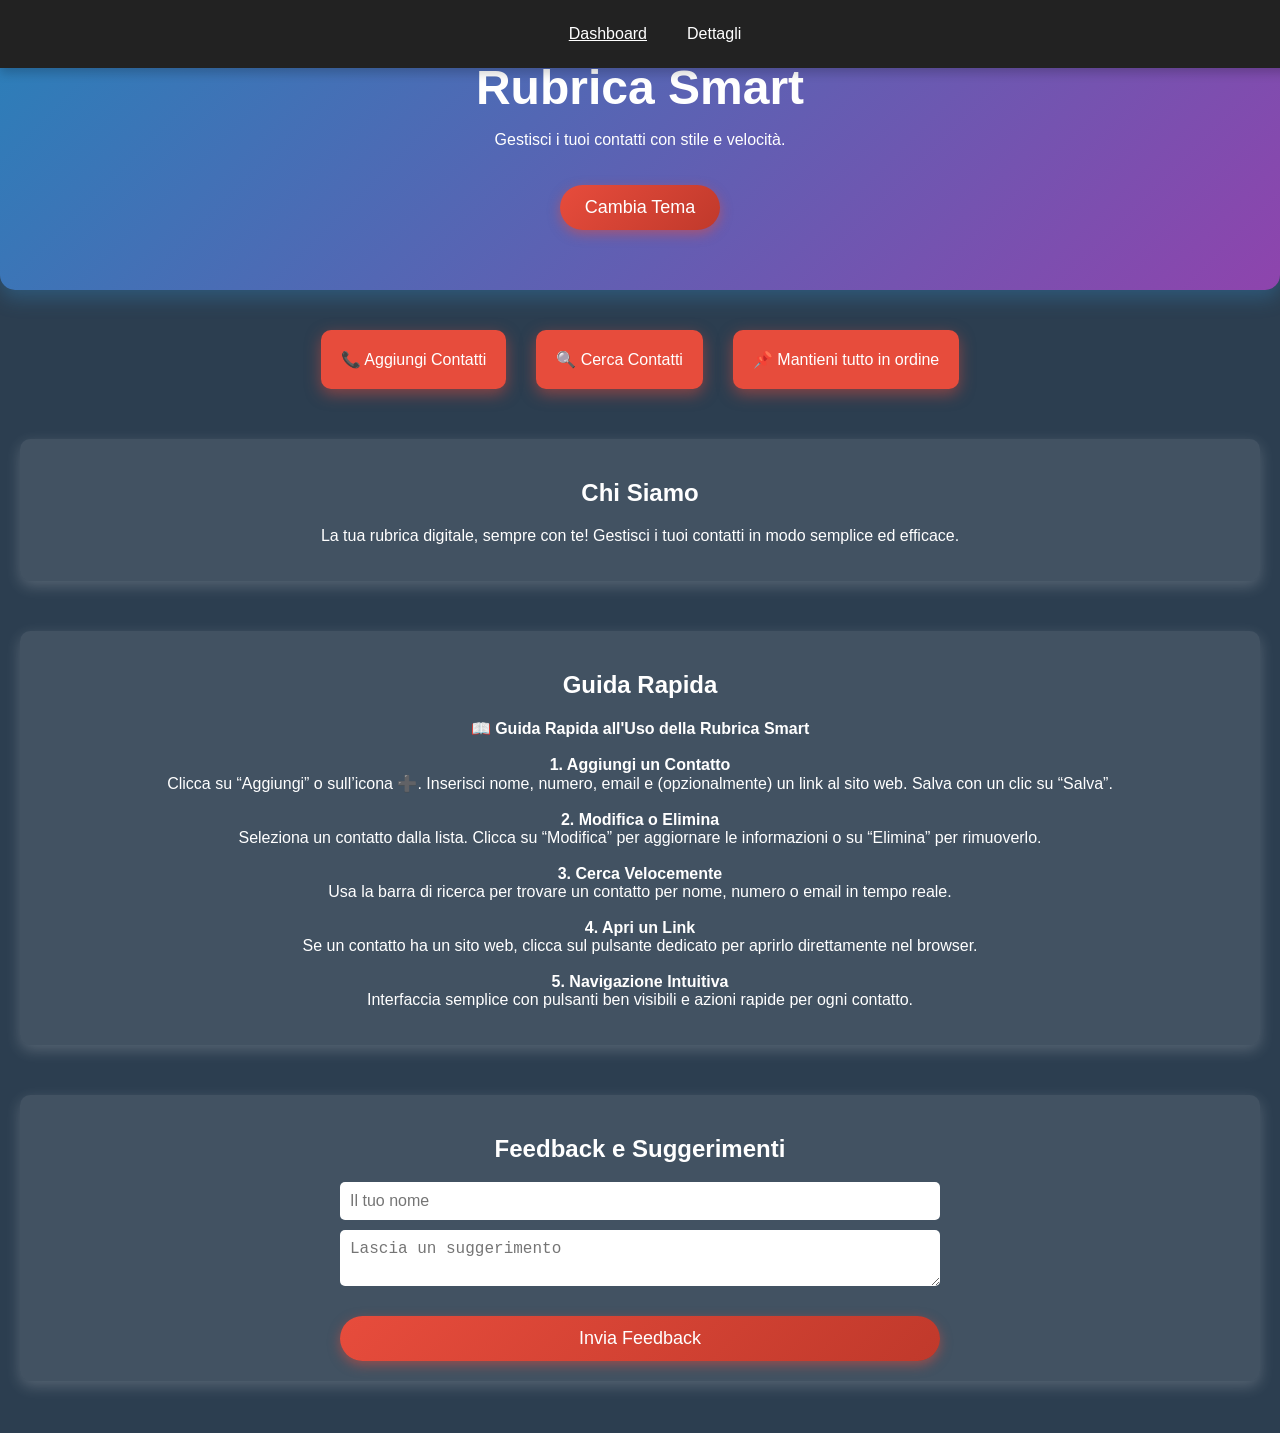
==== SitoRubrica/index.html @ f177df5d "Add files via upload" ====
<!DOCTYPE html>
<html lang="it">
<head>
    <meta charset="UTF-8">
    <meta name="viewport" content="width=device-width, initial-scale=1.0">
    <title>Rubrica Smart</title>
    <style>
        body {
            font-family: 'Poppins', sans-serif;
            background-color: #2c3e50;
            color: #fff;
            margin: 0;
            padding: 0;
            text-align: center;
            transition: background 0.5s ease-in-out, color 0.5s ease-in-out;
        }
        .hero {
            background: linear-gradient(135deg, #2980b9, #8e44ad);
            padding: 60px 20px;
            border-radius: 15px;
            box-shadow: 0px 8px 20px rgba(52, 152, 219, 0.3);
            transition: all 0.3s ease-in-out;
        }
        h1 {
            font-size: 3em;
            font-weight: bold;
            margin: 0;
        }
        .btn {
            background: linear-gradient(135deg, #e74c3c, #c0392b);
            color: white;
            padding: 12px 25px;
            font-size: 18px;
            text-decoration: none;
            border-radius: 25px;
            margin-top: 20px;
            transition: transform 0.2s ease-in-out, box-shadow 0.2s;
            border: none;
            cursor: pointer;
            box-shadow: 0 4px 12px rgba(231, 76, 60, 0.5);
        }
        .btn:hover {
            transform: translateY(-3px);
            box-shadow: 0 6px 20px rgba(231, 76, 60, 0.7);
        }
        .dark-mode {
            background: #1a1a1a;
            color: #ffffff;
        }
        .dark-mode .hero {
            background: linear-gradient(135deg, #444, #00adb5);
            box-shadow: 0px 6px 15px rgba(0, 173, 181, 0.3);
        }
        nav {
            background: #222;
            padding: 15px;
            position: fixed;
            width: 100%;
            top: 0;
            left: 0;
            display: flex;
            justify-content: center;
            gap: 20px;
            box-shadow: 0px 5px 10px rgba(0, 0, 0, 0.2);
            transition: background 0.5s ease-in-out, color 0.5s ease-in-out;
            z-index: 1000;
        }
        nav .nav-link {
            color: white;
            font-size: 16px;
            padding: 10px;
            cursor: pointer;
            transition: color 0.3s;
        }
        nav .nav-link:hover {
            color: #e74c3c; /* Orange color on hover */
        }
        .features {
            margin-top: 40px;
            display: flex;
            justify-content: center;
            gap: 30px;
        }
        .feature-box {
            background: #e74c3c;
            padding: 20px;
            border-radius: 10px;
            color: white;
            box-shadow: 0px 5px 15px rgba(231, 76, 60, 0.5);
            transition: transform 0.3s;
        }
        .feature-box:hover {
            transform: scale(1.1);
        }
        .section {
            margin: 50px 20px;
            padding: 20px;
            background: rgba(255, 255, 255, 0.1);
            border-radius: 10px;
            box-shadow: 0px 5px 15px rgba(255, 255, 255, 0.2);
        }
        .feedback-form {
            display: flex;
            flex-direction: column;
            gap: 10px;
            width: 50%;
            margin: auto;
        }
        .feedback-form input, .feedback-form textarea {
            padding: 10px;
            border: none;
            border-radius: 5px;
            font-size: 16px;
        }
    </style>
</head>
<body>
    <nav id="navbar">
        <a class="nav-link" href="rubrica.html">Dashboard</a>
        <!-- Changed the 'Dettagli' link to a div with an onclick handler -->
        <div class="nav-link" onclick="showAlert()">Dettagli</div>
    </nav>
    <div class="hero">
        <h1>Rubrica Smart</h1>
        <p>Gestisci i tuoi contatti con stile e velocità.</p>
        <button class="btn" onclick="toggleTheme()">Cambia Tema</button>
    </div>
    
    <div class="features">
        <div class="feature-box">📞 Aggiungi Contatti</div>
        <div class="feature-box">🔍 Cerca Contatti</div>
        <div class="feature-box">📌 Mantieni tutto in ordine</div>
    </div>

    <div class="section">
        <h2>Chi Siamo</h2>
        <p>La tua rubrica digitale, sempre con te! Gestisci i tuoi contatti in modo semplice ed efficace.</p>
    </div>
    
    <div class="section">
         <h2>Guida Rapida</h2>
        <p><strong>📖 Guida Rapida all'Uso della Rubrica Smart</strong><br><br>

  <strong>1. Aggiungi un Contatto</strong><br>
  Clicca su “Aggiungi” o sull’icona ➕. Inserisci nome, numero, email e (opzionalmente) un link al sito web. Salva con un clic su “Salva”.<br><br>

  <strong>2. Modifica o Elimina</strong><br>
  Seleziona un contatto dalla lista. Clicca su “Modifica” per aggiornare le informazioni o su “Elimina” per rimuoverlo.<br><br>

  <strong>3. Cerca Velocemente</strong><br>
  Usa la barra di ricerca per trovare un contatto per nome, numero o email in tempo reale.<br><br>

  <strong>4. Apri un Link</strong><br>
  Se un contatto ha un sito web, clicca sul pulsante dedicato per aprirlo direttamente nel browser.<br><br>

  <strong>5. Navigazione Intuitiva</strong><br>
  Interfaccia semplice con pulsanti ben visibili e azioni rapide per ogni contatto.</p>
    </div>
    

    <div class="section">
        <h2>Feedback e Suggerimenti</h2>
        <form class="feedback-form">
            <input type="text" placeholder="Il tuo nome" required>
            <textarea placeholder="Lascia un suggerimento" required></textarea>
            <button class="btn" type="submit">Invia Feedback</button>
        </form>
    </div>

    <script>
        function toggleTheme() {
            document.body.classList.toggle("dark-mode");
            document.getElementById("navbar").classList.toggle("dark-mode");
        }

        // Function to show the modal alert
        function showAlert() {
            const modal = document.createElement('div');
            modal.style.position = 'fixed';
            modal.style.top = '50%';
            modal.style.left = '50%';
            modal.style.transform = 'translate(-50%, -50%)';
            modal.style.background = '#222';
            modal.style.padding = '20px';
            modal.style.borderRadius = '10px';
            modal.style.boxShadow = '0px 5px 20px rgba(255, 105, 180, 0.5)';
            modal.innerHTML = '<p>Funzione in sviluppo! Torna presto.</p><button onclick="closeModal(this)" class="btn">Chiudi</button>';
            document.body.appendChild(modal);
        }

        // Function to close the modal alert
        function closeModal(button) {
            const modal = button.parentElement;
            modal.remove();
        }
    </script>
</body>
</html>
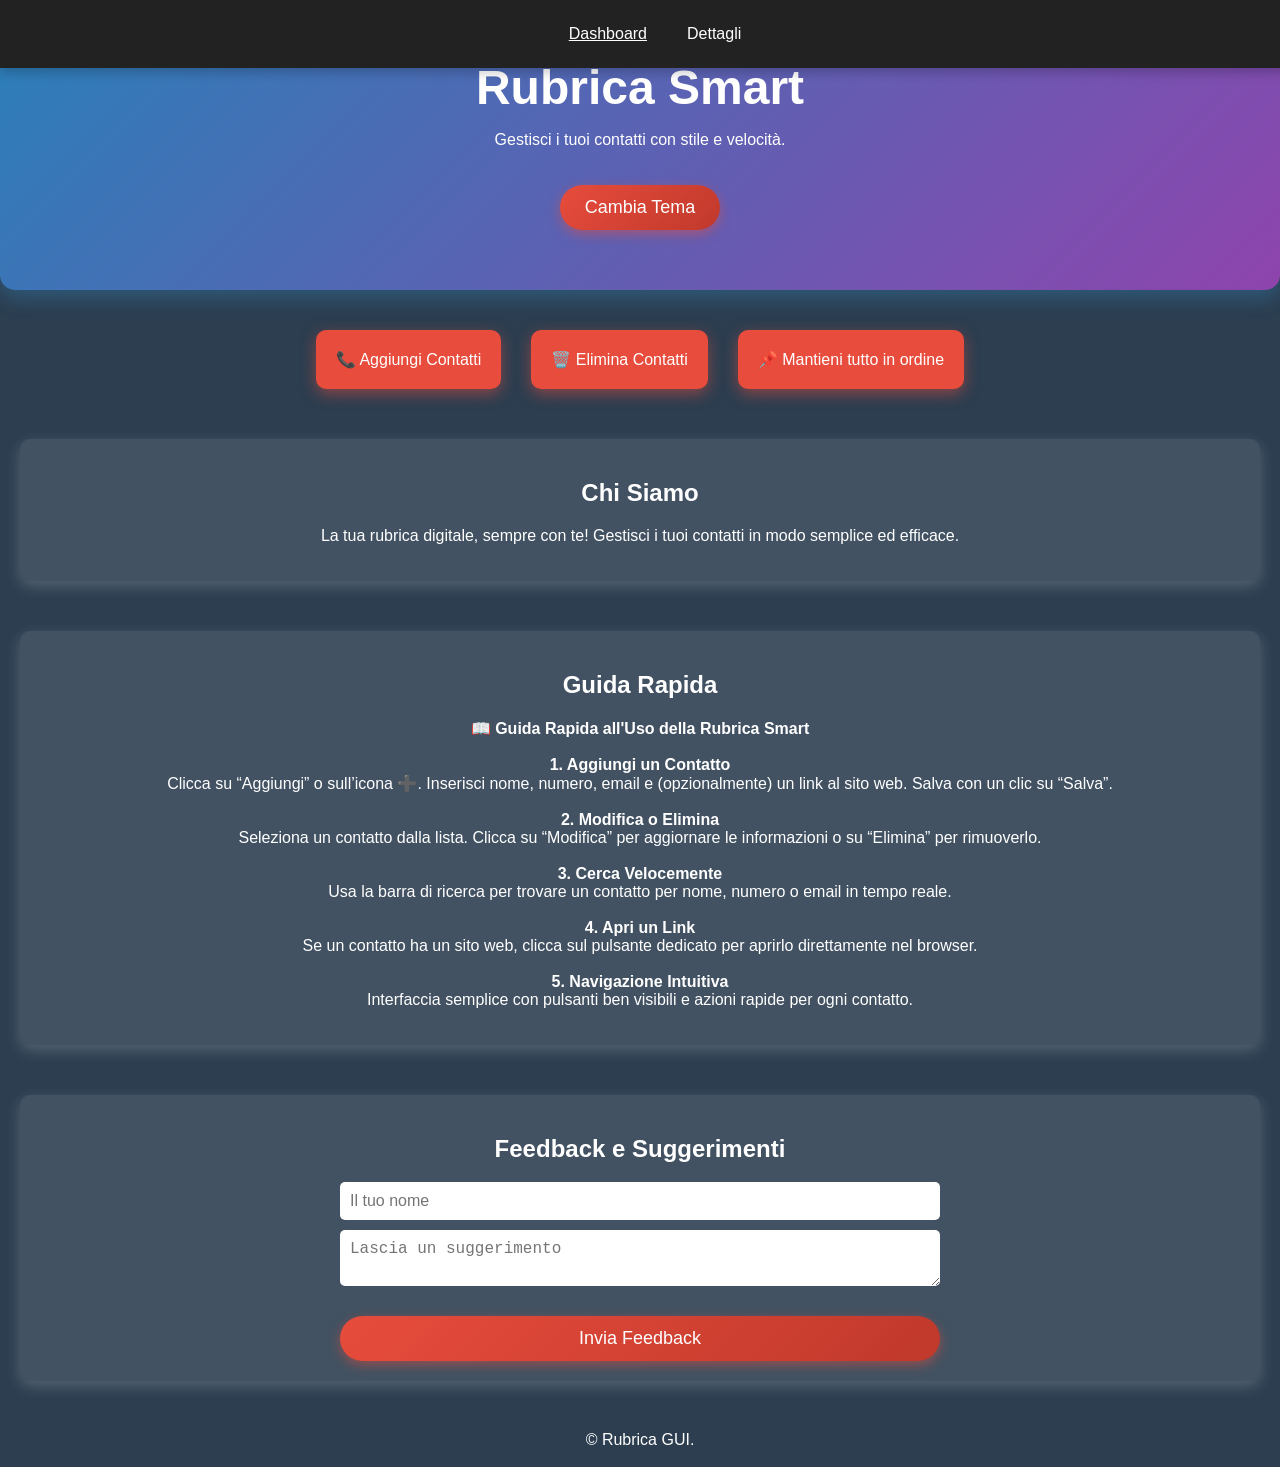
==== commit 26220cdd: "Add files via upload" ====
--- a/SitoRubrica/index.html
+++ b/SitoRubrica/index.html
@@ -73,7 +73,7 @@
             transition: color 0.3s;
         }
         nav .nav-link:hover {
-            color: #e74c3c; /* Orange color on hover */
+            color: #e74c3c; 
         }
         .features {
             margin-top: 40px;
@@ -112,12 +112,15 @@
             border-radius: 5px;
             font-size: 16px;
         }
+        a.feature-box {
+            text-decoration: none;
+        }
+        
     </style>
 </head>
 <body>
     <nav id="navbar">
         <a class="nav-link" href="rubrica.html">Dashboard</a>
-        <!-- Changed the 'Dettagli' link to a div with an onclick handler -->
         <div class="nav-link" onclick="showAlert()">Dettagli</div>
     </nav>
     <div class="hero">
@@ -127,9 +130,10 @@
     </div>
     
     <div class="features">
-        <div class="feature-box">📞 Aggiungi Contatti</div>
-        <div class="feature-box">🔍 Cerca Contatti</div>
-        <div class="feature-box">📌 Mantieni tutto in ordine</div>
+        <a href="aggiungi.html" class="feature-box">📞 Aggiungi Contatti</a>
+        <a href="elimina.html" class="feature-box">🗑️ Elimina Contatti</a>
+        <a href="ordine.html" class="feature-box">📌 Mantieni tutto in ordine</a>
+        
     </div>
 
     <div class="section">
@@ -194,5 +198,6 @@
             modal.remove();
         }
     </script>
+    <p class="footer">&copy; Rubrica GUI.</p>
 </body>
 </html>
